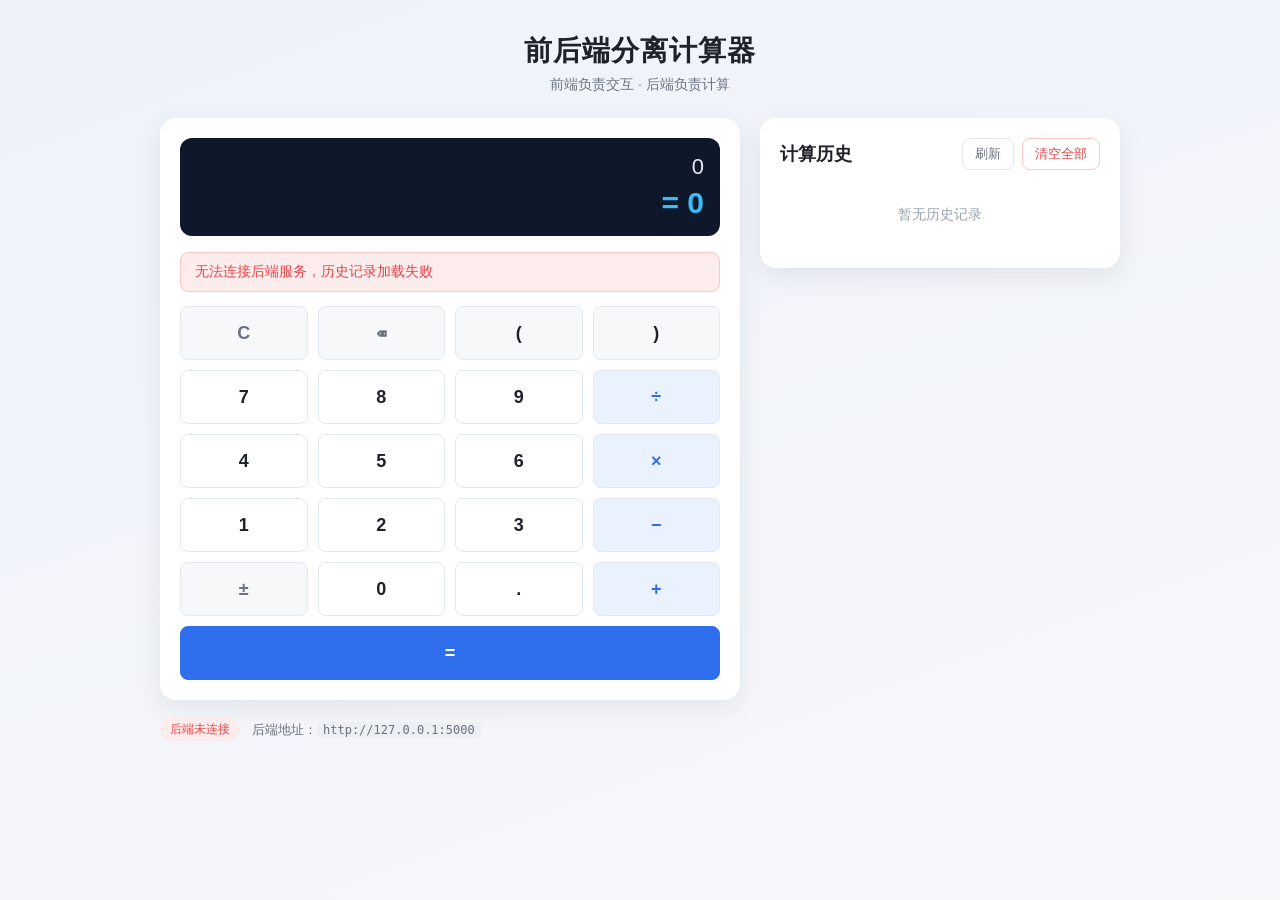
==== src/index.html @ 61ea6790 "feat: 计算器系统前端界面（原生 HTML/CSS/JS，调用后端 API）" ====
<!DOCTYPE html>
<html lang="zh-CN">
<head>
  <meta charset="UTF-8">
  <meta name="viewport" content="width=device-width, initial-scale=1.0">
  <title>前后端分离计算器</title>
  <link rel="stylesheet" href="style.css">
</head>
<body>
  <div class="app">
    <header class="app__header">
      <h1 class="app__title">前后端分离计算器</h1>
      <p class="app__subtitle">前端负责交互 · 后端负责计算</p>
    </header>

    <main class="layout">
      <!-- 计算器区域 -->
      <section class="calculator" aria-label="计算器">
        <div class="display">
          <div class="display__expression" id="expressionDisplay">0</div>
          <div class="display__result" id="resultDisplay">= 0</div>
        </div>

        <div class="message" id="messageArea" role="alert" hidden></div>

        <div class="keypad" id="keypad">
          <!-- 按键由 app.js 动态生成 -->
        </div>
      </section>

      <!-- 历史记录区域 -->
      <section class="history" aria-label="计算历史">
        <div class="history__header">
          <h2 class="history__title">计算历史</h2>
          <div class="history__actions">
            <button type="button" class="btn btn--ghost" id="refreshHistoryBtn">刷新</button>
            <button type="button" class="btn btn--danger" id="clearHistoryBtn">清空全部</button>
          </div>
        </div>
        <ul class="history__list" id="historyList"></ul>
        <p class="history__empty" id="historyEmpty">暂无历史记录</p>
      </section>
    </main>

    <footer class="app__footer">
      <span class="badge" id="apiBadge">后端连接中…</span>
      <span class="app__hint">后端地址：<code id="apiBaseLabel"></code></span>
    </footer>
  </div>

  <script src="app.js"></script>
</body>
</html>
---- src/style.css ----
/* ============================================================
   前后端分离计算器 —— 样式表
   规范：Google CSS/HTML 风格，类名采用 BEM 命名法
   ============================================================ */

:root {
  --color-bg: #f2f4f8;
  --color-panel: #ffffff;
  --color-primary: #2f6fed;
  --color-primary-dark: #1f52b8;
  --color-accent: #ff9500;
  --color-danger: #e5484d;
  --color-text: #1f2329;
  --color-text-weak: #6b7280;
  --color-border: #e3e8ef;
  --color-key: #f7f8fa;
  --color-key-active: #e9edf3;
  --radius-lg: 16px;
  --radius-md: 12px;
  --radius-sm: 8px;
  --shadow-panel: 0 8px 24px rgba(31, 35, 41, 0.08);
}

* {
  box-sizing: border-box;
}

body {
  margin: 0;
  min-height: 100vh;
  padding: 32px 16px;
  font-family: "Segoe UI", "PingFang SC", "Microsoft YaHei", Arial, sans-serif;
  color: var(--color-text);
  background: linear-gradient(160deg, #eef2fb 0%, #f7f8fa 100%);
}

.app {
  width: 100%;
  max-width: 960px;
  margin: 0 auto;
}

.app__header {
  text-align: center;
  margin-bottom: 24px;
}

.app__title {
  margin: 0;
  font-size: 28px;
  font-weight: 700;
  letter-spacing: 1px;
}

.app__subtitle {
  margin: 6px 0 0;
  font-size: 14px;
  color: var(--color-text-weak);
}

.layout {
  display: grid;
  grid-template-columns: minmax(320px, 1fr) minmax(280px, 360px);
  gap: 20px;
  align-items: start;
}

/* ---------- 计算器 ---------- */

.calculator {
  padding: 20px;
  background: var(--color-panel);
  border-radius: var(--radius-lg);
  box-shadow: var(--shadow-panel);
}

.display {
  padding: 16px;
  margin-bottom: 16px;
  background: #0f172a;
  border-radius: var(--radius-md);
  text-align: right;
  overflow: hidden;
}

.display__expression {
  min-height: 26px;
  font-size: 22px;
  color: #e2e8f0;
  word-break: break-all;
}

.display__result {
  margin-top: 6px;
  font-size: 30px;
  font-weight: 700;
  color: #38bdf8;
  word-break: break-all;
}

.message {
  padding: 10px 14px;
  margin-bottom: 14px;
  font-size: 14px;
  color: var(--color-danger);
  background: #fdecec;
  border: 1px solid #f8c9c9;
  border-radius: var(--radius-sm);
}

.message--ok {
  color: #0f7b3d;
  background: #e8f7ee;
  border-color: #bfe8cf;
}

.keypad {
  display: grid;
  grid-template-columns: repeat(4, 1fr);
  gap: 10px;
}

.key {
  height: 54px;
  font-size: 18px;
  font-weight: 600;
  color: var(--color-text);
  background: var(--color-key);
  border: 1px solid var(--color-border);
  border-radius: var(--radius-sm);
  cursor: pointer;
  transition: background 0.15s ease, transform 0.05s ease;
  user-select: none;
}

.key:hover {
  background: var(--color-key-active);
}

.key:active {
  transform: scale(0.96);
}

.key--num {
  background: #ffffff;
}

.key--op {
  color: var(--color-primary);
  background: #eaf1ff;
}

.key--fn {
  color: var(--color-text-weak);
}

.key--equals {
  grid-column: span 4;
  color: #ffffff;
  background: var(--color-primary);
  border-color: var(--color-primary);
}

.key--equals:hover {
  background: var(--color-primary-dark);
}

/* ---------- 历史记录 ---------- */

.history {
  display: flex;
  flex-direction: column;
  max-height: 620px;
  padding: 20px;
  background: var(--color-panel);
  border-radius: var(--radius-lg);
  box-shadow: var(--shadow-panel);
}

.history__header {
  display: flex;
  align-items: center;
  justify-content: space-between;
  margin-bottom: 12px;
}

.history__title {
  margin: 0;
  font-size: 18px;
}

.history__actions {
  display: flex;
  gap: 8px;
}

.btn {
  padding: 6px 12px;
  font-size: 13px;
  border: 1px solid var(--color-border);
  border-radius: var(--radius-sm);
  background: #ffffff;
  cursor: pointer;
  transition: background 0.15s ease;
}

.btn:hover {
  background: var(--color-key-active);
}

.btn--danger {
  color: var(--color-danger);
  border-color: #f8c9c9;
}

.btn--ghost {
  color: var(--color-text-weak);
}

.history__list {
  flex: 1;
  margin: 0;
  padding: 0;
  overflow-y: auto;
  list-style: none;
}

.history__item {
  display: flex;
  align-items: center;
  justify-content: space-between;
  gap: 10px;
  padding: 10px 12px;
  margin-bottom: 8px;
  background: var(--color-key);
  border-radius: var(--radius-sm);
}

.history__content {
  min-width: 0;
}

.history__expression {
  font-size: 13px;
  color: var(--color-text-weak);
  word-break: break-all;
}

.history__result {
  font-size: 16px;
  font-weight: 700;
  word-break: break-all;
}

.history__time {
  margin-top: 2px;
  font-size: 12px;
  color: #9aa3af;
}

.history__delete {
  flex-shrink: 0;
  padding: 4px 9px;
  font-size: 12px;
  color: var(--color-danger);
  background: #ffffff;
  border: 1px solid #f8c9c9;
  border-radius: var(--radius-sm);
  cursor: pointer;
}

.history__delete:hover {
  background: #fdecec;
}

.history__empty {
  margin: 0;
  padding: 24px 0;
  text-align: center;
  font-size: 14px;
  color: #9aa3af;
}

/* ---------- 页脚 ---------- */

.app__footer {
  display: flex;
  align-items: center;
  gap: 12px;
  margin-top: 18px;
  font-size: 13px;
  color: var(--color-text-weak);
}

.badge {
  padding: 3px 10px;
  font-size: 12px;
  border-radius: 999px;
  background: #eceff3;
  color: var(--color-text-weak);
}

.badge--ok {
  color: #0f7b3d;
  background: #e8f7ee;
}

.badge--error {
  color: var(--color-danger);
  background: #fdecec;
}

.app__hint code {
  padding: 1px 6px;
  font-size: 12px;
  background: #eceff3;
  border-radius: 4px;
}

/* ---------- 响应式 ---------- */

@media (max-width: 760px) {
  .layout {
    grid-template-columns: 1fr;
  }

  .history {
    max-height: none;
  }
}
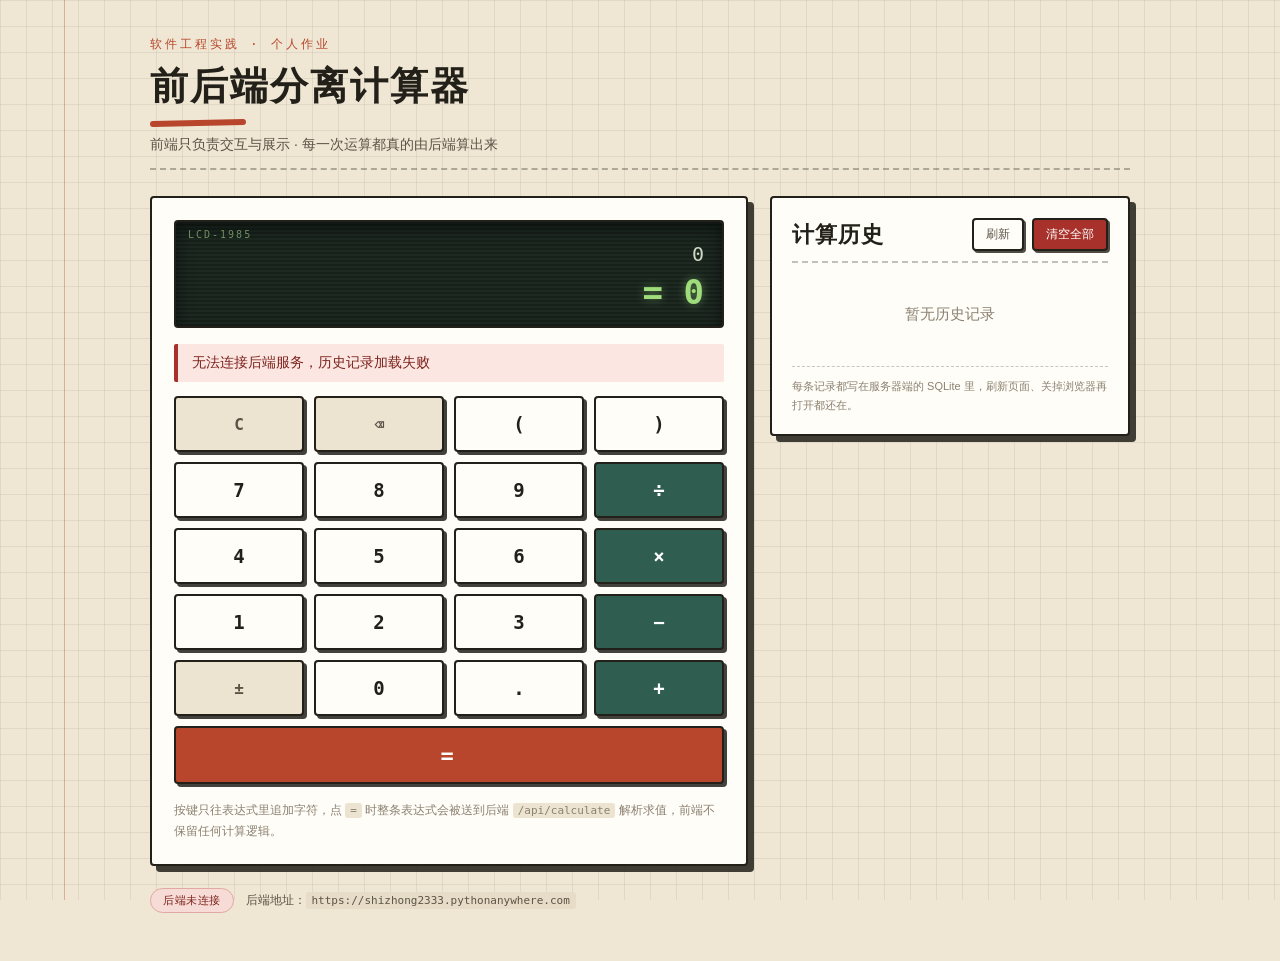
==== commit cf2892ee: "feat: 前端界面视觉改版（方格稿纸+复古 LCD 风格），功能与后端 API 对接保持不变" ====
--- a/src/index.html
+++ b/src/index.html
@@ -9,14 +9,16 @@
 <body>
   <div class="app">
     <header class="app__header">
+      <p class="app__eyebrow">软件工程实践 · 个人作业</p>
       <h1 class="app__title">前后端分离计算器</h1>
-      <p class="app__subtitle">前端负责交互 · 后端负责计算</p>
+      <p class="app__subtitle">前端只负责交互与展示 · 每一次运算都真的由后端算出来</p>
     </header>
 
     <main class="layout">
       <!-- 计算器区域 -->
       <section class="calculator" aria-label="计算器">
         <div class="display">
+          <span class="display__tag">LCD-1985</span>
           <div class="display__expression" id="expressionDisplay">0</div>
           <div class="display__result" id="resultDisplay">= 0</div>
         </div>
@@ -26,6 +28,11 @@
         <div class="keypad" id="keypad">
           <!-- 按键由 app.js 动态生成 -->
         </div>
+
+        <p class="calculator__note">
+          按键只往表达式里追加字符，点 <code>=</code> 时整条表达式会被送到后端
+          <code>/api/calculate</code> 解析求值，前端不保留任何计算逻辑。
+        </p>
       </section>
 
       <!-- 历史记录区域 -->
@@ -39,6 +46,7 @@
         </div>
         <ul class="history__list" id="historyList"></ul>
         <p class="history__empty" id="historyEmpty">暂无历史记录</p>
+        <p class="history__note">每条记录都写在服务器端的 SQLite 里，刷新页面、关掉浏览器再打开都还在。</p>
       </section>
     </main>
 
--- a/src/style.css
+++ b/src/style.css
@@ -1,24 +1,31 @@
 /* ============================================================
    前后端分离计算器 —— 样式表
-   规范：Google CSS/HTML 风格，类名采用 BEM 命名法
+   规范：Google CSS/HTML 风格，类名沿用 BEM 命名法
+   主题：方格稿纸 + 老式台式机（硬边框、硬阴影、LCD 显示区）
    ============================================================ */
 
 :root {
-  --color-bg: #f2f4f8;
-  --color-panel: #ffffff;
-  --color-primary: #2f6fed;
-  --color-primary-dark: #1f52b8;
-  --color-accent: #ff9500;
-  --color-danger: #e5484d;
-  --color-text: #1f2329;
-  --color-text-weak: #6b7280;
-  --color-border: #e3e8ef;
-  --color-key: #f7f8fa;
-  --color-key-active: #e9edf3;
-  --radius-lg: 16px;
-  --radius-md: 12px;
-  --radius-sm: 8px;
-  --shadow-panel: 0 8px 24px rgba(31, 35, 41, 0.08);
+  --ink: #23201a;
+  --ink-soft: #5c5347;
+  --ink-faint: #8b8071;
+  --paper: #f7f2e6;
+  --paper-2: #fffdf7;
+  --grid-line: rgba(35, 32, 26, 0.075);
+  --line: #d8cdb6;
+  --accent: #b8462c;
+  --accent-dark: #8f3421;
+  --teal: #2f5d50;
+  --teal-light: #3a7263;
+  --danger: #a8322b;
+  --ok: #2f6b46;
+  --lcd-bg: #16211a;
+  --lcd-fg: #9fdc7c;
+  --lcd-dim: #6f8f63;
+  --radius: 4px;
+  --hard-shadow: 6px 6px 0 rgba(35, 32, 26, 0.85);
+  --font-mono: "Consolas", "SFMono-Regular", "DejaVu Sans Mono", "Courier New", monospace;
+  --font-ui: "PingFang SC", "Microsoft YaHei", "Segoe UI", Arial, sans-serif;
+  --font-hand: "Kaiti SC", "KaiTi", "STKaiti", "楷体", "PingFang SC", serif;
 }
 
 * {
@@ -28,73 +35,133 @@
 body {
   margin: 0;
   min-height: 100vh;
-  padding: 32px 16px;
-  font-family: "Segoe UI", "PingFang SC", "Microsoft YaHei", Arial, sans-serif;
-  color: var(--color-text);
-  background: linear-gradient(160deg, #eef2fb 0%, #f7f8fa 100%);
+  padding: 36px 20px 48px;
+  font-family: var(--font-ui);
+  color: var(--ink);
+  background-color: #efe7d4;
+  background-image:
+    repeating-linear-gradient(to right, var(--grid-line) 0 1px, transparent 1px 26px),
+    repeating-linear-gradient(to bottom, var(--grid-line) 0 1px, transparent 1px 26px);
+  background-attachment: fixed;
+}
+
+/* 稿纸左侧的红色装订线 */
+body::before {
+  content: "";
+  position: fixed;
+  top: 0;
+  bottom: 0;
+  left: 64px;
+  width: 1px;
+  background: rgba(184, 70, 44, 0.35);
+  pointer-events: none;
 }
 
 .app {
   width: 100%;
-  max-width: 960px;
+  max-width: 980px;
   margin: 0 auto;
 }
 
 .app__header {
-  text-align: center;
-  margin-bottom: 24px;
+  margin-bottom: 26px;
+  padding-bottom: 14px;
+  border-bottom: 2px dashed rgba(35, 32, 26, 0.32);
+}
+
+.app__eyebrow {
+  margin: 0 0 8px;
+  font-family: var(--font-mono);
+  font-size: 12px;
+  letter-spacing: 3px;
+  color: var(--accent);
 }
 
 .app__title {
   margin: 0;
-  font-size: 28px;
+  font-family: var(--font-hand);
+  font-size: 38px;
   font-weight: 700;
-  letter-spacing: 1px;
+  letter-spacing: 2px;
+}
+
+/* 标题下的一道"手绘"标记线 */
+.app__title::after {
+  content: "";
+  display: block;
+  width: 96px;
+  height: 6px;
+  margin-top: 8px;
+  background: var(--accent);
+  border-radius: 999px;
+  transform: rotate(-1.2deg);
 }
 
 .app__subtitle {
-  margin: 6px 0 0;
+  margin: 10px 0 0;
   font-size: 14px;
-  color: var(--color-text-weak);
+  color: var(--ink-soft);
 }
 
 .layout {
   display: grid;
   grid-template-columns: minmax(320px, 1fr) minmax(280px, 360px);
-  gap: 20px;
+  gap: 22px;
   align-items: start;
 }
 
 /* ---------- 计算器 ---------- */
 
 .calculator {
-  padding: 20px;
-  background: var(--color-panel);
-  border-radius: var(--radius-lg);
-  box-shadow: var(--shadow-panel);
+  padding: 22px;
+  background: var(--paper-2);
+  border: 2px solid var(--ink);
+  border-radius: var(--radius);
+  box-shadow: var(--hard-shadow);
 }
 
 .display {
-  padding: 16px;
+  position: relative;
+  padding: 20px 18px 14px;
   margin-bottom: 16px;
-  background: #0f172a;
-  border-radius: var(--radius-md);
+  background: var(--lcd-bg);
+  background-image: repeating-linear-gradient(
+    to bottom,
+    rgba(255, 255, 255, 0.035) 0 2px,
+    transparent 2px 4px
+  );
+  border: 2px solid var(--ink);
+  border-radius: var(--radius);
+  box-shadow: inset 0 6px 16px rgba(0, 0, 0, 0.55);
   text-align: right;
   overflow: hidden;
 }
 
+.display__tag {
+  position: absolute;
+  top: 7px;
+  left: 12px;
+  font-family: var(--font-mono);
+  font-size: 10px;
+  letter-spacing: 2px;
+  color: var(--lcd-dim);
+}
+
 .display__expression {
-  min-height: 26px;
-  font-size: 22px;
-  color: #e2e8f0;
+  min-height: 24px;
+  font-family: var(--font-mono);
+  font-size: 20px;
+  color: #cfd8c3;
   word-break: break-all;
 }
 
 .display__result {
   margin-top: 6px;
-  font-size: 30px;
+  font-family: var(--font-mono);
+  font-size: 34px;
   font-weight: 700;
-  color: #38bdf8;
+  color: var(--lcd-fg);
+  text-shadow: 0 0 10px rgba(159, 220, 124, 0.45);
   word-break: break-all;
 }
 
@@ -102,16 +169,16 @@
   padding: 10px 14px;
   margin-bottom: 14px;
   font-size: 14px;
-  color: var(--color-danger);
-  background: #fdecec;
-  border: 1px solid #f8c9c9;
-  border-radius: var(--radius-sm);
+  color: #7d231d;
+  background: #fbe6e1;
+  border-left: 4px solid var(--danger);
+  border-radius: 2px;
 }
 
 .message--ok {
-  color: #0f7b3d;
-  background: #e8f7ee;
-  border-color: #bfe8cf;
+  color: #1f5237;
+  background: #e2f0e6;
+  border-left-color: var(--ok);
 }
 
 .keypad {
@@ -121,48 +188,84 @@
 }
 
 .key {
-  height: 54px;
-  font-size: 18px;
-  font-weight: 600;
-  color: var(--color-text);
-  background: var(--color-key);
-  border: 1px solid var(--color-border);
-  border-radius: var(--radius-sm);
+  height: 56px;
+  font-family: var(--font-mono);
+  font-size: 19px;
+  font-weight: 700;
+  color: var(--ink);
+  background: var(--paper-2);
+  border: 2px solid var(--ink);
+  border-radius: var(--radius);
+  box-shadow: 3px 3px 0 rgba(35, 32, 26, 0.85);
   cursor: pointer;
-  transition: background 0.15s ease, transform 0.05s ease;
+  transition: transform 0.06s ease, box-shadow 0.06s ease, background 0.15s ease;
   user-select: none;
+  -webkit-tap-highlight-color: transparent;
 }
 
 .key:hover {
-  background: var(--color-key-active);
+  background: #f4ecda;
 }
 
 .key:active {
-  transform: scale(0.96);
+  transform: translate(3px, 3px);
+  box-shadow: 0 0 0 rgba(35, 32, 26, 0);
+}
+
+.key:focus-visible {
+  outline: 3px solid rgba(184, 70, 44, 0.5);
+  outline-offset: 2px;
 }
 
 .key--num {
-  background: #ffffff;
+  background: #fffdf7;
 }
 
 .key--op {
-  color: var(--color-primary);
-  background: #eaf1ff;
+  color: #ffffff;
+  background: var(--teal);
+}
+
+.key--op:hover {
+  background: var(--teal-light);
 }
 
 .key--fn {
-  color: var(--color-text-weak);
+  font-size: 16px;
+  color: var(--ink-soft);
+  background: #ece3d0;
+}
+
+.key--fn:hover {
+  background: #e2d7bf;
 }
 
 .key--equals {
   grid-column: span 4;
+  height: 58px;
+  font-size: 22px;
+  letter-spacing: 4px;
   color: #ffffff;
-  background: var(--color-primary);
-  border-color: var(--color-primary);
+  background: var(--accent);
 }
 
 .key--equals:hover {
-  background: var(--color-primary-dark);
+  background: var(--accent-dark);
+}
+
+.calculator__note {
+  margin: 16px 0 0;
+  font-size: 12px;
+  line-height: 1.75;
+  color: var(--ink-faint);
+}
+
+.calculator__note code {
+  padding: 1px 5px;
+  font-family: var(--font-mono);
+  font-size: 11px;
+  background: #ece3d0;
+  border-radius: 3px;
 }
 
 /* ---------- 历史记录 ---------- */
@@ -170,23 +273,29 @@
 .history {
   display: flex;
   flex-direction: column;
-  max-height: 620px;
+  max-height: 640px;
   padding: 20px;
-  background: var(--color-panel);
-  border-radius: var(--radius-lg);
-  box-shadow: var(--shadow-panel);
+  background: var(--paper-2);
+  border: 2px solid var(--ink);
+  border-radius: var(--radius);
+  box-shadow: var(--hard-shadow);
 }
 
 .history__header {
   display: flex;
   align-items: center;
   justify-content: space-between;
-  margin-bottom: 12px;
+  gap: 10px;
+  margin-bottom: 14px;
+  padding-bottom: 10px;
+  border-bottom: 2px dashed rgba(35, 32, 26, 0.28);
 }
 
 .history__title {
   margin: 0;
-  font-size: 18px;
+  font-family: var(--font-hand);
+  font-size: 22px;
+  letter-spacing: 1px;
 }
 
 .history__actions {
@@ -196,25 +305,37 @@
 
 .btn {
   padding: 6px 12px;
-  font-size: 13px;
-  border: 1px solid var(--color-border);
-  border-radius: var(--radius-sm);
-  background: #ffffff;
+  font-family: var(--font-mono);
+  font-size: 12px;
+  color: var(--ink);
+  background: var(--paper-2);
+  border: 2px solid var(--ink);
+  border-radius: var(--radius);
+  box-shadow: 2px 2px 0 rgba(35, 32, 26, 0.8);
   cursor: pointer;
-  transition: background 0.15s ease;
+  transition: transform 0.06s ease, box-shadow 0.06s ease, background 0.15s ease;
 }
 
 .btn:hover {
-  background: var(--color-key-active);
+  background: #f1e9d7;
+}
+
+.btn:active {
+  transform: translate(2px, 2px);
+  box-shadow: 0 0 0 rgba(35, 32, 26, 0);
+}
+
+.btn--ghost {
+  color: var(--ink-soft);
 }
 
 .btn--danger {
-  color: var(--color-danger);
-  border-color: #f8c9c9;
-}
-
-.btn--ghost {
-  color: var(--color-text-weak);
+  color: #ffffff;
+  background: var(--danger);
+}
+
+.btn--danger:hover {
+  background: #8f2b24;
 }
 
 .history__list {
@@ -232,8 +353,10 @@
   gap: 10px;
   padding: 10px 12px;
   margin-bottom: 8px;
-  background: var(--color-key);
-  border-radius: var(--radius-sm);
+  background: #fbf5e6;
+  border: 1px solid var(--line);
+  border-left: 4px solid var(--teal);
+  border-radius: 2px;
 }
 
 .history__content {
@@ -241,85 +364,119 @@
 }
 
 .history__expression {
+  font-family: var(--font-mono);
   font-size: 13px;
-  color: var(--color-text-weak);
+  color: var(--ink-soft);
   word-break: break-all;
 }
 
 .history__result {
-  font-size: 16px;
+  font-family: var(--font-mono);
+  font-size: 17px;
   font-weight: 700;
+  color: var(--ink);
   word-break: break-all;
 }
 
 .history__time {
-  margin-top: 2px;
-  font-size: 12px;
-  color: #9aa3af;
+  margin-top: 3px;
+  font-family: var(--font-mono);
+  font-size: 11px;
+  color: var(--ink-faint);
 }
 
 .history__delete {
   flex-shrink: 0;
-  padding: 4px 9px;
-  font-size: 12px;
-  color: var(--color-danger);
-  background: #ffffff;
-  border: 1px solid #f8c9c9;
-  border-radius: var(--radius-sm);
+  padding: 4px 10px;
+  font-family: var(--font-mono);
+  font-size: 11px;
+  color: var(--danger);
+  background: var(--paper-2);
+  border: 1px solid rgba(168, 50, 43, 0.5);
+  border-radius: 2px;
   cursor: pointer;
 }
 
 .history__delete:hover {
-  background: #fdecec;
+  color: #ffffff;
+  background: var(--danger);
+  border-color: var(--danger);
 }
 
 .history__empty {
   margin: 0;
-  padding: 24px 0;
+  padding: 28px 0;
   text-align: center;
-  font-size: 14px;
-  color: #9aa3af;
+  font-family: var(--font-hand);
+  font-size: 15px;
+  color: var(--ink-faint);
+}
+
+.history__note {
+  margin: 14px 0 0;
+  padding-top: 10px;
+  font-size: 11px;
+  line-height: 1.7;
+  color: var(--ink-faint);
+  border-top: 1px dashed rgba(35, 32, 26, 0.25);
 }
 
 /* ---------- 页脚 ---------- */
 
 .app__footer {
   display: flex;
+  flex-wrap: wrap;
   align-items: center;
   gap: 12px;
-  margin-top: 18px;
-  font-size: 13px;
-  color: var(--color-text-weak);
+  margin-top: 22px;
+  font-size: 12px;
+  color: var(--ink-soft);
 }
 
 .badge {
-  padding: 3px 10px;
-  font-size: 12px;
+  padding: 4px 12px;
+  font-family: var(--font-mono);
+  font-size: 11px;
+  letter-spacing: 0.5px;
+  color: var(--ink-soft);
+  background: #e6dcc7;
+  border: 1px solid var(--line);
   border-radius: 999px;
-  background: #eceff3;
-  color: var(--color-text-weak);
 }
 
 .badge--ok {
-  color: #0f7b3d;
-  background: #e8f7ee;
+  color: #1f5237;
+  background: #dceee1;
+  border-color: #a9cdb6;
 }
 
 .badge--error {
-  color: var(--color-danger);
-  background: #fdecec;
+  color: #7d231d;
+  background: #f7dbd6;
+  border-color: #e0aaa2;
 }
 
 .app__hint code {
-  padding: 1px 6px;
-  font-size: 12px;
-  background: #eceff3;
-  border-radius: 4px;
+  padding: 2px 6px;
+  font-family: var(--font-mono);
+  font-size: 11px;
+  background: #e6dcc7;
+  border-radius: 3px;
 }
 
 /* ---------- 响应式 ---------- */
 
-@media (max-width: 760px) {
+@media (max-width: 1180px) {
+  body::before {
+    display: none;
+  }
+}
+
+@media (max-width: 780px) {
+  body {
+    padding: 22px 14px 36px;
+  }
+
   .layout {
     grid-template-columns: 1fr;
   }
@@ -327,4 +484,13 @@
   .history {
     max-height: none;
   }
-}
+
+  .app__title {
+    font-size: 30px;
+  }
+
+  .key {
+    height: 50px;
+    font-size: 17px;
+  }
+}
